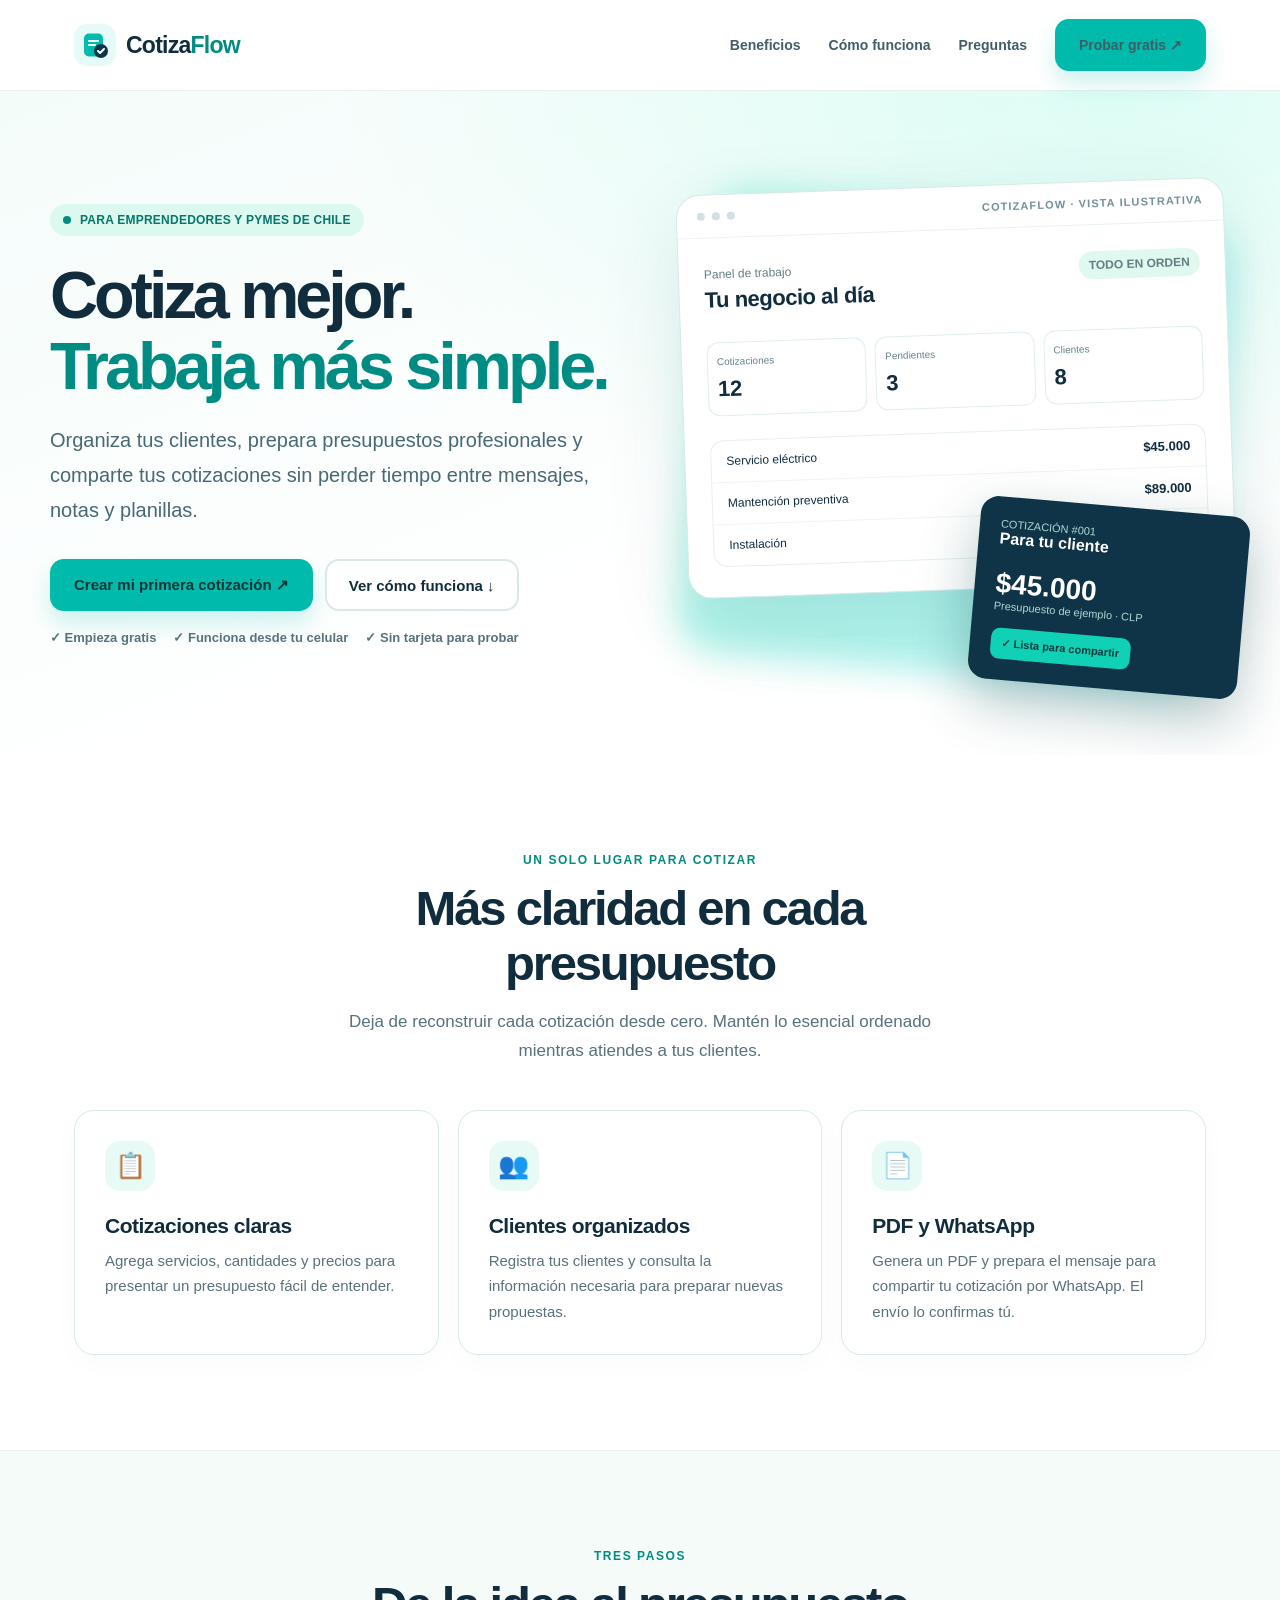
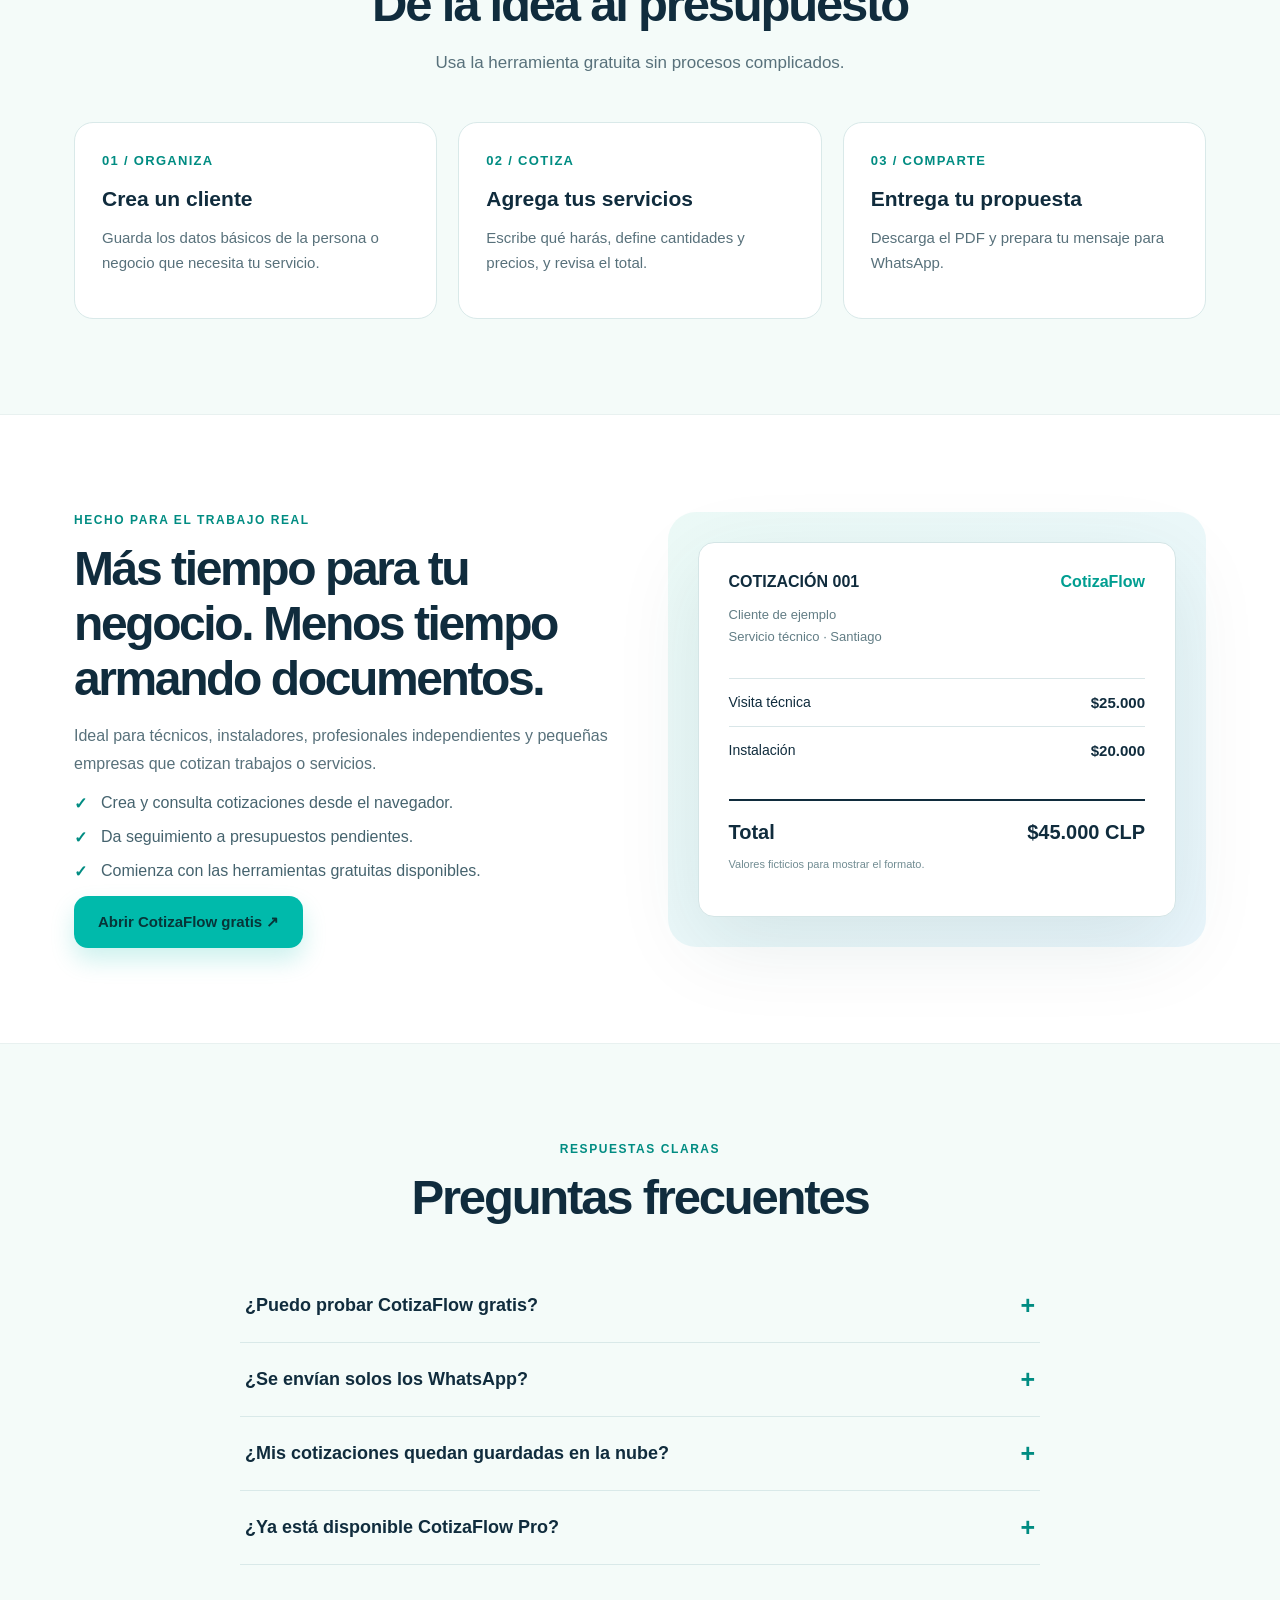
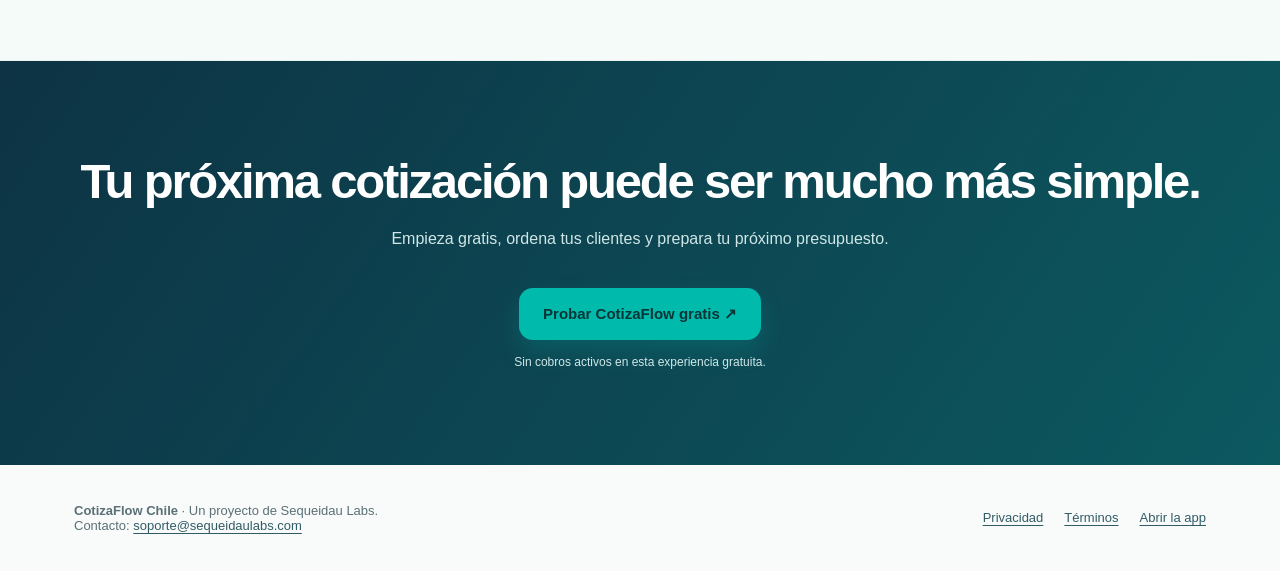
==== landing.html @ dd3a0679 "design: add standalone conversion landing for CotizaFlow free" ====
<!doctype html>
<html lang="es-CL">
<head>
<meta charset="utf-8">
<meta name="viewport" content="width=device-width, initial-scale=1">
<meta name="theme-color" content="#102c3d">
<meta name="description" content="Crea cotizaciones profesionales, organiza clientes y comparte presupuestos con CotizaFlow. Diseñado para emprendedores y negocios de Chile. Empieza gratis.">
<meta property="og:type" content="website">
<meta property="og:title" content="CotizaFlow Chile · Cotiza claro, trabaja mejor">
<meta property="og:description" content="Organiza clientes, crea presupuestos en PDF y prepara mensajes para WhatsApp. Pruébalo gratis.">
<title>CotizaFlow Chile · Cotiza claro, trabaja mejor</title>
<style>
:root{--ink:#102c3d;--muted:#58717b;--teal:#00baab;--teal-dark:#008c82;--line:#d9e9e9;--milk:#f4fbf9;--white:#fff;--shadow:0 26px 85px rgba(14,67,73,.10);font-family:Inter,ui-sans-serif,-apple-system,BlinkMacSystemFont,"Segoe UI",sans-serif;color:var(--ink);background:var(--white)}
*{box-sizing:border-box}html{scroll-behavior:smooth}body{margin:0}a{color:inherit}button,a{ -webkit-tap-highlight-color:transparent}a:focus-visible,summary:focus-visible{outline:3px solid var(--teal-dark);outline-offset:4px;border-radius:5px}
.skip{position:absolute;top:-90px;left:12px;padding:12px;background:#fff;z-index:100}.skip:focus{top:12px}
.wrap{max-width:1180px;margin:0 auto;padding:0 24px}nav{display:flex;align-items:center;justify-content:space-between;gap:24px;padding:19px 0}header{border-bottom:1px solid #e9efef;background:#fff}
.brand{display:flex;align-items:center;gap:10px;font-weight:900;letter-spacing:-.75px;font-size:23px;text-decoration:none}.brand em{font-style:normal;color:var(--teal-dark)}
.mark{height:42px;width:42px;border-radius:13px;display:grid;place-items:center;background:#e6faf7;flex:0 0 42px}
.navlinks{display:flex;align-items:center;gap:28px}.navlinks a{text-decoration:none;font-size:14px;font-weight:650;color:#405e67}.navlinks a:hover{color:var(--teal-dark)}
.btn{display:inline-flex;align-items:center;justify-content:center;gap:10px;min-height:52px;border-radius:14px;padding:14px 22px;font-size:15px;font-weight:800;text-decoration:none;border:2px solid transparent;transition:transform .15s,background .15s}.btn:hover{transform:translateY(-2px)}
.btn-primary{color:#073538;background:var(--teal);box-shadow:0 12px 24px rgba(0,186,171,.20)}.btn-primary:hover{background:#09d4be}
.btn-light{background:#fff;border-color:var(--line);color:var(--ink)}
.hero{background:radial-gradient(ellipse at 87% 2%,#b8fbeb70,transparent 49%),linear-gradient(160deg,#f4fcfa 0%,#fff 68%);overflow:hidden}.hero-grid{padding:85px 0 82px;display:grid;grid-template-columns:minmax(0,1.03fr) minmax(0,.97fr);gap:50px;align-items:center}
.eyebrow{display:inline-flex;align-items:center;gap:9px;padding:9px 13px;background:#dcf9ef;color:#05776c;border-radius:99px;font-size:12px;letter-spacing:.02em;font-weight:850}.dot{height:8px;width:8px;border-radius:50%;background:var(--teal-dark)}
h1{font-size:clamp(43px,5.2vw,74px);line-height:1.065;letter-spacing:-.06em;margin:24px 0 22px;max-width:660px}h1 span{color:var(--teal-dark)}
.lead{font-size:clamp(16px,1.6vw,20px);line-height:1.75;color:#486873;max-width:575px;margin:0}
.actions{display:flex;gap:12px;flex-wrap:wrap;margin:31px 0 19px}.proof{font-size:13px;color:var(--muted);display:flex;flex-wrap:wrap;gap:17px;font-weight:650}
.display{position:relative;padding:10px 0 35px;min-width:0}.glow{position:absolute;inset:6% 2% 0;border-radius:40px;background:linear-gradient(120deg,#b0f5e6,#b1f3f2);filter:blur(17px);transform:rotate(5deg)}
.preview{position:relative;background:#fff;border:1px solid var(--line);border-radius:24px;box-shadow:var(--shadow);overflow:hidden;transform:rotate(-2deg)}
.mockbar{padding:15px 20px;display:flex;gap:7px;align-items:center;border-bottom:1px solid #e9f1f1}.mockbar i{width:8px;height:8px;border-radius:50%;background:#d3dfe2}.mockbar strong{margin-left:auto;font-size:11px;color:#739098;letter-spacing:.1em;text-transform:uppercase}
.mockbody{padding:26px 25px 30px}.mockhead{display:flex;justify-content:space-between;align-items:start;gap:15px}.mockhead span{font-size:12px;color:#637d85}.mockhead h3{margin:5px 0;font-size:22px;letter-spacing:-.5px}.chip{font-size:11px;color:#01796d;background:#dff9ef;padding:7px 10px;border-radius:30px;font-weight:850}
.mockstats{display:grid;grid-template-columns:repeat(3,1fr);gap:9px;margin:24px 0}.mockstats>div{border:1px solid #e1eeee;border-radius:12px;padding:13px 9px}.mockstats small{font-size:10px;color:#64808a;display:block;margin-bottom:9px}.mockstats b{font-size:22px}
.mockrows{border:1px solid #e5eeef;border-radius:14px;overflow:hidden}.mockrow{display:flex;justify-content:space-between;gap:10px;padding:13px 15px;font-size:12px;border-top:1px solid #edf4f4}.mockrow:first-child{border-top:0}.mockrow strong{font-size:13px}
.invoice{position:absolute;right:-14px;bottom:-16px;width:min(55%,270px);background:#103447;color:#fff;padding:21px;border-radius:18px;box-shadow:0 22px 55px #0c454a4d;transform:rotate(5deg)}.invoice .small{color:#abdad4;font-size:11px}.invoice .sum{font-weight:850;font-size:28px;margin-top:20px}.invoice .tick{display:inline-block;margin-top:16px;padding:9px 11px;background:#10d1b6;border-radius:9px;color:#073b3c;font-size:11px;font-weight:850}
.notice{font-size:11px;color:#577e82;margin-top:36px;text-align:center}
.section{padding:95px 0}.sec-head{max-width:650px;margin:0 auto 44px;text-align:center}.kicker{color:var(--teal-dark);font-size:12px;font-weight:850;letter-spacing:.13em;text-transform:uppercase}.sec-head h2,.closing h2{font-size:clamp(32px,4vw,49px);letter-spacing:-.045em;line-height:1.12;margin:13px 0 15px}.sec-head p{color:var(--muted);font-size:17px;line-height:1.7}
.features{display:grid;grid-template-columns:repeat(3,1fr);gap:19px}.feature{background:#fff;border:1px solid var(--line);border-radius:20px;padding:30px;box-shadow:0 6px 30px #143d3e06}.feature .icon{width:50px;height:50px;display:grid;place-items:center;border-radius:15px;background:#e8faf5;font-size:25px}.feature h3{font-size:21px;margin:23px 0 10px;letter-spacing:-.5px}.feature p{color:var(--muted);font-size:15px;line-height:1.7;margin:0}
.how{background:var(--milk);border-top:1px solid #e8f1f0;border-bottom:1px solid #e8f1f0}.steps{display:grid;grid-template-columns:repeat(3,1fr);gap:21px}.step{padding:28px 27px;background:#fff;border:1px solid var(--line);border-radius:19px}.step .number{font-size:13px;color:var(--teal-dark);letter-spacing:.1em;font-weight:900}.step h3{font-size:21px;margin:18px 0 8px}.step p{color:var(--muted);font-size:15px;line-height:1.65}
.quote{display:grid;grid-template-columns:1fr 1fr;align-items:center;gap:55px}.quote h2{font-size:clamp(31px,4vw,48px);line-height:1.14;letter-spacing:-.05em;margin:14px 0}.quote p{line-height:1.75;color:var(--muted)}.quote ul{list-style:none;padding:0;display:grid;gap:16px}.quote li{padding-left:27px;position:relative;color:#45636e}.quote li:before{content:"✓";position:absolute;left:0;color:var(--teal-dark);font-weight:900}
.sample{padding:30px;background:linear-gradient(140deg,#ecfaf7,#eaf6fc);border-radius:28px}.paper{background:white;border:1px solid #d4e5e6;border-radius:16px;box-shadow:var(--shadow);padding:30px}.paperhead{display:flex;justify-content:space-between;font-weight:800;align-items:center}.paperhead span{color:#009e91}.paperline{border-top:1px solid #d9e6e8;padding:15px 0;display:flex;justify-content:space-between;font-size:14px}.paperline.first{margin-top:30px}.paperline strong{font-size:15px}.paperbottom{display:flex;justify-content:space-between;align-items:center;margin-top:25px;padding-top:20px;border-top:2px solid var(--ink);font-size:20px;font-weight:850}
.faq{max-width:800px;margin:auto}.faq details{border-bottom:1px solid var(--line);padding:22px 5px}.faq summary{cursor:pointer;font-size:18px;font-weight:750;list-style:none;display:flex;align-items:center;justify-content:space-between;gap:15px}.faq summary::-webkit-details-marker{display:none}.faq summary:after{content:"+";color:var(--teal-dark);font-size:25px}.faq details[open] summary:after{content:"−"}.faq p{color:var(--muted);line-height:1.75}
.closing{background:linear-gradient(125deg,#0d3344,#0c5960);color:#fff;text-align:center;padding:80px 20px}.closing p{color:#d0e7e7;line-height:1.7}.closing .btn{margin-top:20px}.closing .btn-primary{color:#073538}
footer{padding:38px 0;color:#5a7076;font-size:13px;background:#f9fbfb}.foot{display:flex;justify-content:space-between;gap:25px;align-items:center;flex-wrap:wrap}.foot a{color:#315c65;text-underline-offset:3px}.footlinks{display:flex;flex-wrap:wrap;gap:21px}
@media(max-width:980px){.hero-grid{grid-template-columns:1fr;gap:38px;padding:55px 0}.display{max-width:610px;margin:auto;width:100%}h1{max-width:750px}.navlinks{gap:16px}.quote{gap:30px}}
@media(max-width:680px){.wrap{padding:0 18px}nav{padding:13px 0}.brand{font-size:21px}.navlinks>a:not(.btn){display:none}.navlinks .btn{min-height:43px;padding:9px 13px;font-size:12px}.hero-grid{padding:48px 0 50px}h1{font-size:clamp(41px,12vw,61px)}.actions .btn{width:100%}.display{padding-right:5px}.preview{transform:none}.invoice{position:relative;bottom:auto;right:auto;transform:rotate(0deg);width:82%;margin:-10px 0 0 auto}.mockbody{padding:22px 14px}.mockstats b{font-size:18px}.mockhead h3{font-size:19px}.section{padding:68px 0}.features,.steps,.quote{grid-template-columns:1fr}.feature,.step{padding:23px}.sample{padding:14px}.paper{padding:20px}.proof{gap:10px;font-size:12px}.foot{display:block}.footlinks{margin-top:19px}}
@media(prefers-reduced-motion:reduce){html{scroll-behavior:auto}.btn{transition:none}.btn:hover{transform:none}}
</style>
</head>
<body>
<a href="#contenido" class="skip">Saltar al contenido</a>
<header><div class="wrap"><nav aria-label="Navegación principal">
<a class="brand" href="landing.html" aria-label="CotizaFlow Chile, inicio"><span class="mark" aria-hidden="true"><svg width="30" height="30" viewBox="0 0 30 30" fill="none"><rect x="4" y="3.5" width="19" height="23" rx="5" fill="#00BAAB"/><path d="M9 11h9M9 15h6" stroke="#fff" stroke-width="2" stroke-linecap="round"/><circle cx="21" cy="21" r="7" fill="#103447"/><path d="m18 21 2 2 4-4" stroke="white" stroke-width="2" stroke-linecap="round" stroke-linejoin="round"/></svg></span><span>Cotiza<em>Flow</em></span></a>
<div class="navlinks"><a href="#beneficios">Beneficios</a><a href="#como-funciona">Cómo funciona</a><a href="#preguntas">Preguntas</a><a href="./" class="btn btn-primary">Probar gratis ↗</a></div>
</nav></div></header>
<main id="contenido">
<section class="hero"><div class="wrap hero-grid">
<div><div class="eyebrow"><span class="dot"></span>PARA EMPRENDEDORES Y PYMES DE CHILE</div>
<h1>Cotiza mejor.<br><span>Trabaja más simple.</span></h1>
<p class="lead">Organiza tus clientes, prepara presupuestos profesionales y comparte tus cotizaciones sin perder tiempo entre mensajes, notas y planillas.</p>
<div class="actions"><a class="btn btn-primary" href="./">Crear mi primera cotización ↗</a><a class="btn btn-light" href="#como-funciona">Ver cómo funciona ↓</a></div>
<div class="proof"><span>✓ Empieza gratis</span><span>✓ Funciona desde tu celular</span><span>✓ Sin tarjeta para probar</span></div></div>
<div class="display" aria-label="Vista ilustrativa de una cotización y un panel de CotizaFlow"><div class="glow" aria-hidden="true"></div>
<div class="preview"><div class="mockbar"><i></i><i></i><i></i><strong>CotizaFlow · Vista ilustrativa</strong></div><div class="mockbody">
<div class="mockhead"><div><span>Panel de trabajo</span><h3>Tu negocio al día</h3></div><span class="chip">TODO EN ORDEN</span></div>
<div class="mockstats"><div><small>Cotizaciones</small><b>12</b></div><div><small>Pendientes</small><b>3</b></div><div><small>Clientes</small><b>8</b></div></div>
<div class="mockrows"><div class="mockrow"><span>Servicio eléctrico</span><strong>$45.000</strong></div><div class="mockrow"><span>Mantención preventiva</span><strong>$89.000</strong></div><div class="mockrow"><span>Instalación</span><strong>$125.000</strong></div></div>
</div></div><div class="invoice"><div class="small">COTIZACIÓN #001</div><strong>Para tu cliente</strong><div class="sum">$45.000</div><div class="small">Presupuesto de ejemplo · CLP</div><div class="tick">✓ Lista para compartir</div></div>
<div class="notice">Ilustración de uso, no una captura de una cuenta real.</div></div>
</div></section>
<section id="beneficios" class="section"><div class="wrap">
<div class="sec-head"><span class="kicker">UN SOLO LUGAR PARA COTIZAR</span><h2>Más claridad en cada presupuesto</h2><p>Deja de reconstruir cada cotización desde cero. Mantén lo esencial ordenado mientras atiendes a tus clientes.</p></div>
<div class="features"><article class="feature"><div class="icon" aria-hidden="true">📋</div><h3>Cotizaciones claras</h3><p>Agrega servicios, cantidades y precios para presentar un presupuesto fácil de entender.</p></article>
<article class="feature"><div class="icon" aria-hidden="true">👥</div><h3>Clientes organizados</h3><p>Registra tus clientes y consulta la información necesaria para preparar nuevas propuestas.</p></article>
<article class="feature"><div class="icon" aria-hidden="true">📄</div><h3>PDF y WhatsApp</h3><p>Genera un PDF y prepara el mensaje para compartir tu cotización por WhatsApp. El envío lo confirmas tú.</p></article></div>
</div></section>
<section id="como-funciona" class="section how"><div class="wrap">
<div class="sec-head"><span class="kicker">TRES PASOS</span><h2>De la idea al presupuesto</h2><p>Usa la herramienta gratuita sin procesos complicados.</p></div>
<div class="steps"><article class="step"><span class="number">01 / ORGANIZA</span><h3>Crea un cliente</h3><p>Guarda los datos básicos de la persona o negocio que necesita tu servicio.</p></article>
<article class="step"><span class="number">02 / COTIZA</span><h3>Agrega tus servicios</h3><p>Escribe qué harás, define cantidades y precios, y revisa el total.</p></article>
<article class="step"><span class="number">03 / COMPARTE</span><h3>Entrega tu propuesta</h3><p>Descarga el PDF y prepara tu mensaje para WhatsApp.</p></article></div>
</div></section>
<section class="section"><div class="wrap quote">
<div><span class="kicker">HECHO PARA EL TRABAJO REAL</span><h2>Más tiempo para tu negocio. Menos tiempo armando documentos.</h2><p>Ideal para técnicos, instaladores, profesionales independientes y pequeñas empresas que cotizan trabajos o servicios.</p><ul><li>Crea y consulta cotizaciones desde el navegador.</li><li>Da seguimiento a presupuestos pendientes.</li><li>Comienza con las herramientas gratuitas disponibles.</li></ul><a class="btn btn-primary" href="./">Abrir CotizaFlow gratis ↗</a></div>
<div class="sample" aria-label="Ejemplo ilustrativo de presupuesto"><div class="paper"><div class="paperhead"><strong>COTIZACIÓN 001</strong><span>CotizaFlow</span></div><p style="font-size:13px;color:#627d85;line-height:1.7">Cliente de ejemplo<br>Servicio técnico · Santiago</p><div class="paperline first"><span>Visita técnica</span><strong>$25.000</strong></div><div class="paperline"><span>Instalación</span><strong>$20.000</strong></div><div class="paperbottom"><span>Total</span><span>$45.000 CLP</span></div><p style="font-size:11px;color:#718c92">Valores ficticios para mostrar el formato.</p></div></div>
</div></section>
<section class="section how" id="preguntas"><div class="wrap"><div class="sec-head"><span class="kicker">RESPUESTAS CLARAS</span><h2>Preguntas frecuentes</h2></div><div class="faq">
<details><summary>¿Puedo probar CotizaFlow gratis?</summary><p>Sí. Puedes empezar con las herramientas gratuitas disponibles, sin contratar Pro ni ingresar una tarjeta.</p></details>
<details><summary>¿Se envían solos los WhatsApp?</summary><p>No. CotizaFlow prepara el contenido para compartirlo; tú revisas y confirmas el envío desde WhatsApp.</p></details>
<details><summary>¿Mis cotizaciones quedan guardadas en la nube?</summary><p>No debes asumir sincronización automática. La versión actual guarda información en el dispositivo y ofrece opciones de respaldo manual. Conserva tus copias de seguridad.</p></details>
<details><summary>¿Ya está disponible CotizaFlow Pro?</summary><p>No. Estamos preparando y verificando la versión comercial. Por ahora promocionamos solo las funciones gratuitas disponibles.</p></details>
</div></div></section>
<section class="closing"><h2>Tu próxima cotización puede ser mucho más simple.</h2><p>Empieza gratis, ordena tus clientes y prepara tu próximo presupuesto.</p><a class="btn btn-primary" href="./">Probar CotizaFlow gratis ↗</a><p style="font-size:12px">Sin cobros activos en esta experiencia gratuita.</p></section>
</main>
<footer><div class="wrap foot"><div><strong>CotizaFlow Chile</strong> · Un proyecto de Sequeidau Labs.<br>Contacto: <a href="mailto:soporte@sequeidaulabs.com">soporte@sequeidaulabs.com</a></div><div class="footlinks"><a href="./privacidad.html">Privacidad</a><a href="./terminos.html">Términos</a><a href="./">Abrir la app</a></div></div></footer>
</body></html>
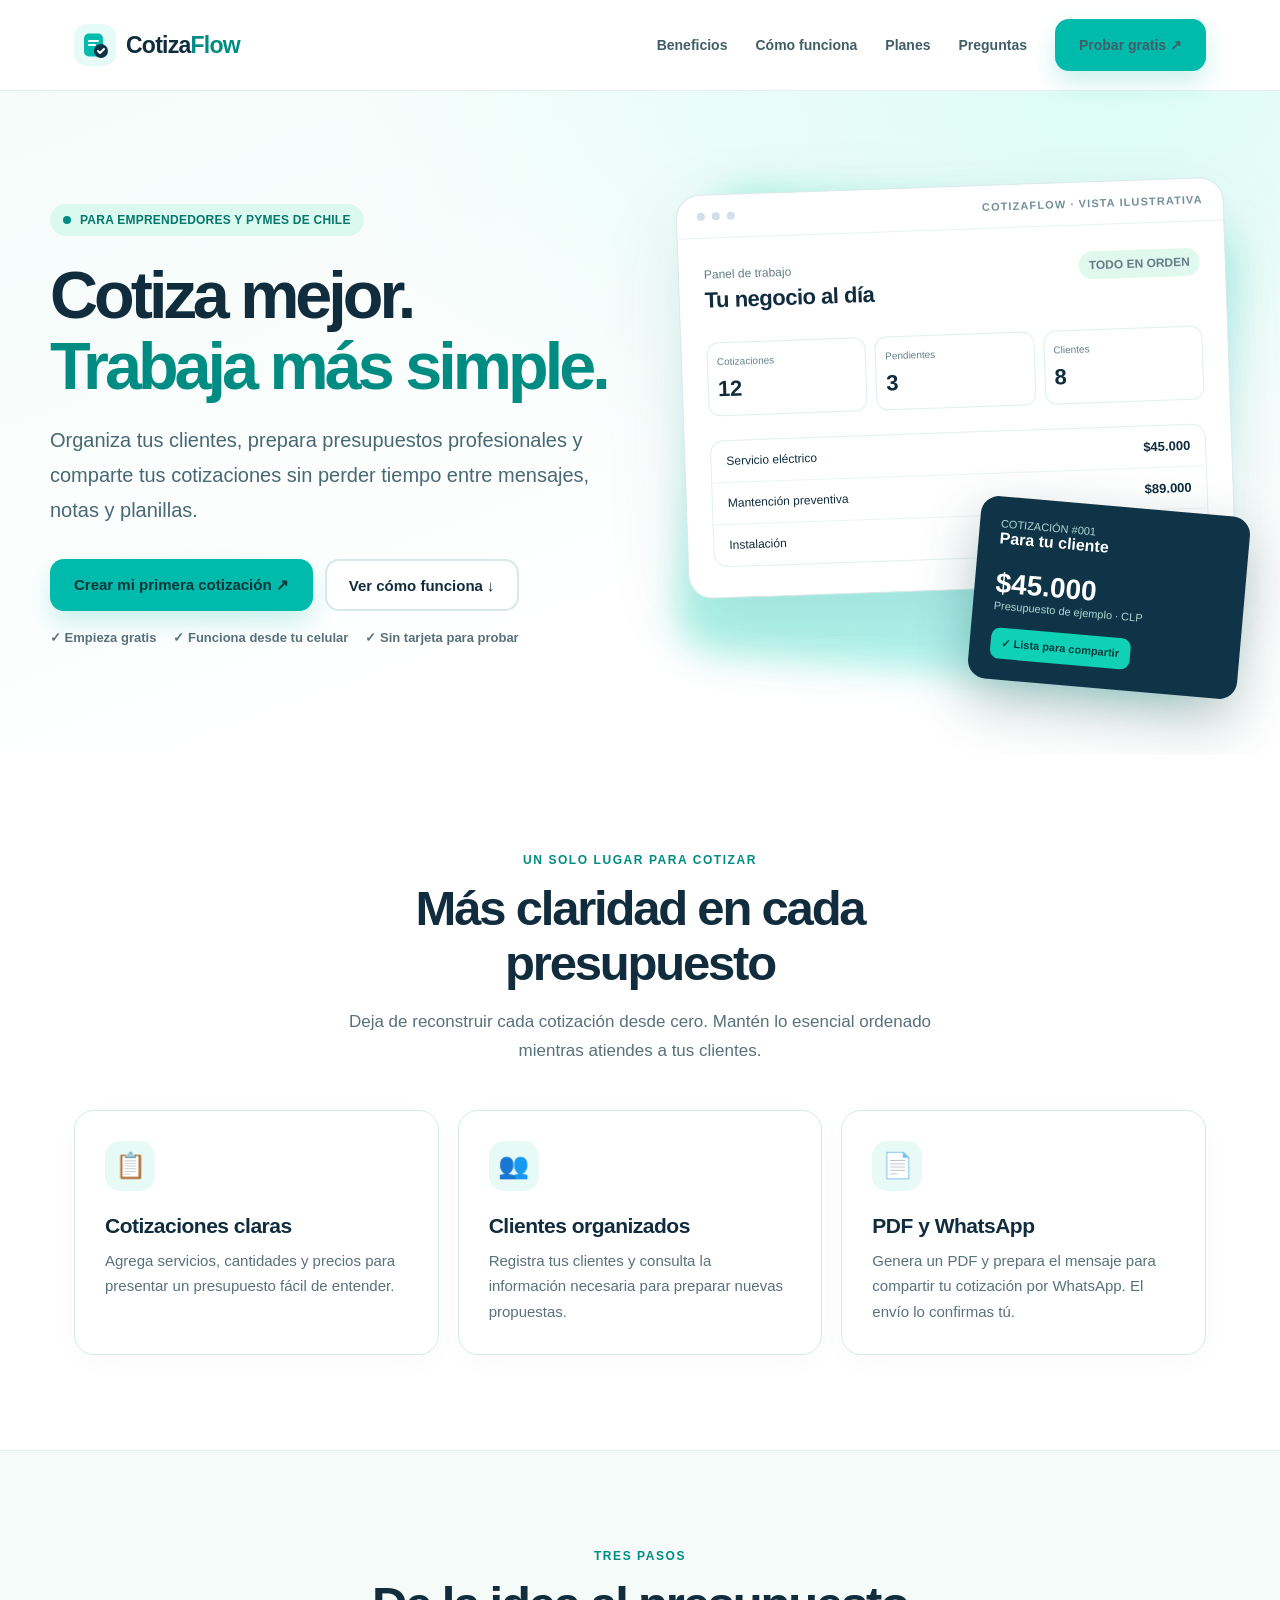
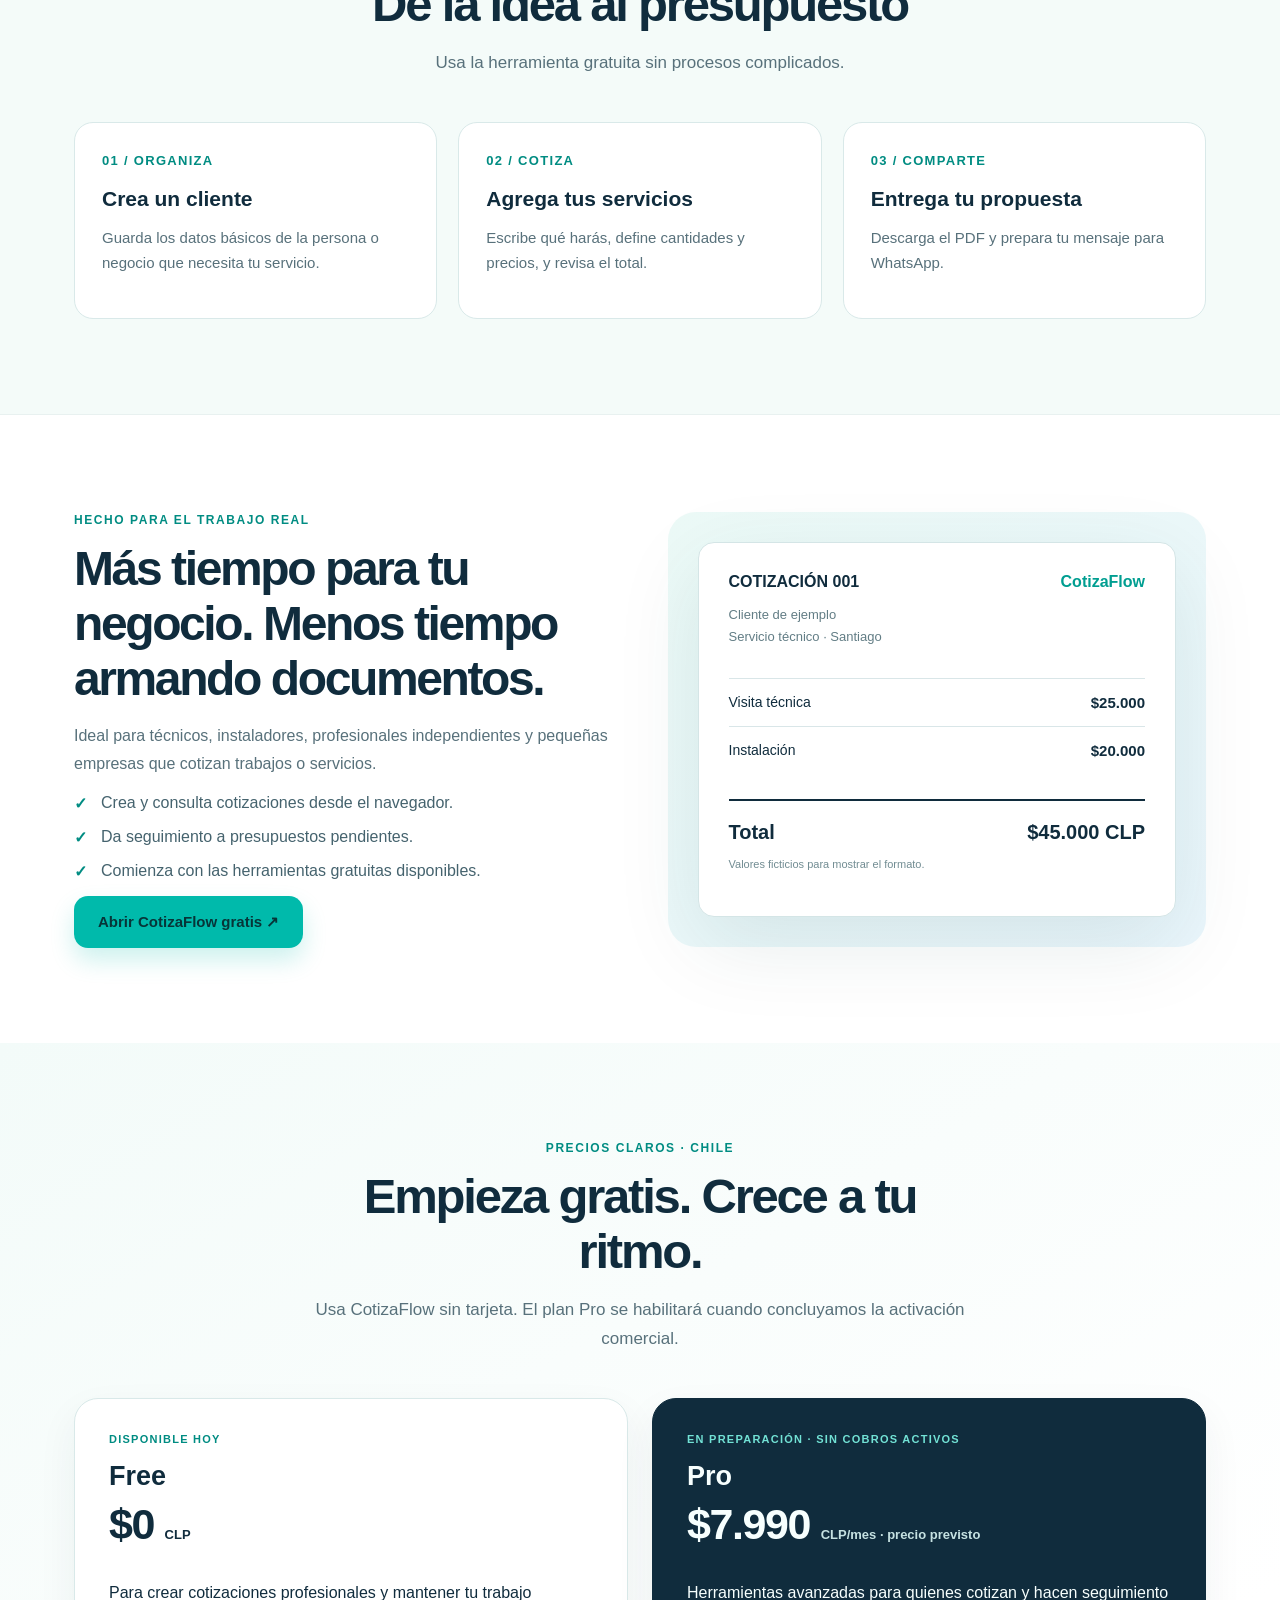
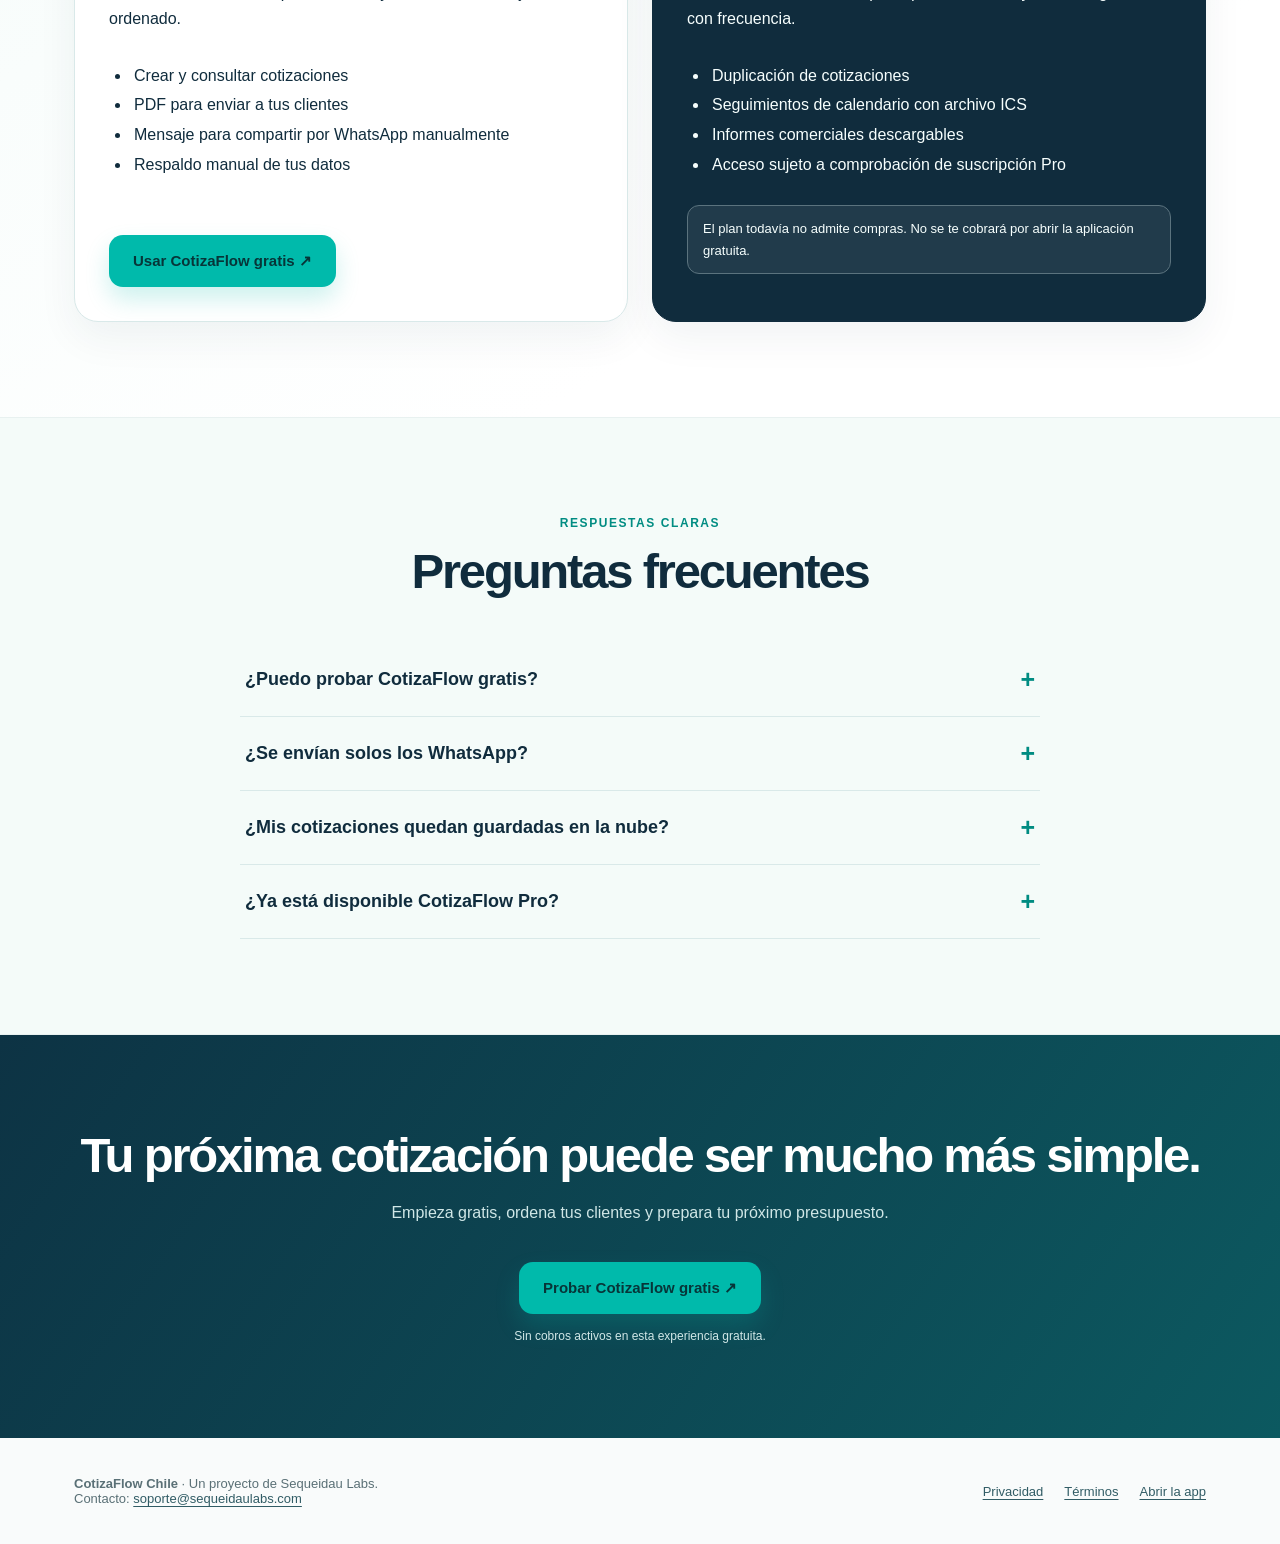
==== commit 5873bd09: "feat(landing): show honest Free/Pro pricing before commercial activation [skip ci]" ====
--- a/landing.html
+++ b/landing.html
@@ -41,16 +41,19 @@
 .faq{max-width:800px;margin:auto}.faq details{border-bottom:1px solid var(--line);padding:22px 5px}.faq summary{cursor:pointer;font-size:18px;font-weight:750;list-style:none;display:flex;align-items:center;justify-content:space-between;gap:15px}.faq summary::-webkit-details-marker{display:none}.faq summary:after{content:"+";color:var(--teal-dark);font-size:25px}.faq details[open] summary:after{content:"−"}.faq p{color:var(--muted);line-height:1.75}
 .closing{background:linear-gradient(125deg,#0d3344,#0c5960);color:#fff;text-align:center;padding:80px 20px}.closing p{color:#d0e7e7;line-height:1.7}.closing .btn{margin-top:20px}.closing .btn-primary{color:#073538}
 footer{padding:38px 0;color:#5a7076;font-size:13px;background:#f9fbfb}.foot{display:flex;justify-content:space-between;gap:25px;align-items:center;flex-wrap:wrap}.foot a{color:#315c65;text-underline-offset:3px}.footlinks{display:flex;flex-wrap:wrap;gap:21px}
+.plans-section{background:linear-gradient(150deg,#f3fbf9,#fff 75%)}.plans-grid{display:grid;grid-template-columns:repeat(2,minmax(0,1fr));gap:24px;margin-top:32px}.plan-card{background:#fff;border:1px solid #d9e9e9;border-radius:24px;padding:34px;display:flex;flex-direction:column;align-items:flex-start;box-shadow:0 16px 40px rgba(16,44,61,.06)}.plan-pro{background:#102c3d;color:#f7fffe;border-color:#102c3d}.plan-label{font-size:11px;letter-spacing:1.25px;font-weight:850;color:#008c82}.plan-pro .plan-label{color:#72e2d5}.plan-card h3{font-size:27px;margin:16px 0 3px}.plan-price{font-weight:900;font-size:clamp(32px,4vw,43px);letter-spacing:-1.4px;margin:5px 0 15px}.plan-price span{font-size:13px;font-weight:650;letter-spacing:0}.plan-card>p:not(.plan-price){line-height:1.65}.plan-card ul{padding-left:22px;line-height:1.85;margin:12px 0 26px;flex:1}.plan-card li{padding-left:3px}.plan-card .btn{margin-top:auto}.plan-notice{border:1px solid #5b737e;background:#ffffff12;border-radius:12px;padding:12px 15px;font-size:13px;margin-top:auto}.plan-pro .plan-price span{color:#c6e2e2}
+@media(max-width:700px){.plans-grid{grid-template-columns:1fr;gap:16px}.plan-card{padding:25px}.plan-card .btn{width:100%}}
 @media(max-width:980px){.hero-grid{grid-template-columns:1fr;gap:38px;padding:55px 0}.display{max-width:610px;margin:auto;width:100%}h1{max-width:750px}.navlinks{gap:16px}.quote{gap:30px}}
 @media(max-width:680px){.wrap{padding:0 18px}nav{padding:13px 0}.brand{font-size:21px}.navlinks>a:not(.btn){display:none}.navlinks .btn{min-height:43px;padding:9px 13px;font-size:12px}.hero-grid{padding:48px 0 50px}h1{font-size:clamp(41px,12vw,61px)}.actions .btn{width:100%}.display{padding-right:5px}.preview{transform:none}.invoice{position:relative;bottom:auto;right:auto;transform:rotate(0deg);width:82%;margin:-10px 0 0 auto}.mockbody{padding:22px 14px}.mockstats b{font-size:18px}.mockhead h3{font-size:19px}.section{padding:68px 0}.features,.steps,.quote{grid-template-columns:1fr}.feature,.step{padding:23px}.sample{padding:14px}.paper{padding:20px}.proof{gap:10px;font-size:12px}.foot{display:block}.footlinks{margin-top:19px}}
 @media(prefers-reduced-motion:reduce){html{scroll-behavior:auto}.btn{transition:none}.btn:hover{transform:none}}
 </style>
+  <link rel="icon" href="brand-symbol.svg" type="image/svg+xml">
 </head>
 <body>
 <a href="#contenido" class="skip">Saltar al contenido</a>
 <header><div class="wrap"><nav aria-label="Navegación principal">
 <a class="brand" href="landing.html" aria-label="CotizaFlow Chile, inicio"><span class="mark" aria-hidden="true"><svg width="30" height="30" viewBox="0 0 30 30" fill="none"><rect x="4" y="3.5" width="19" height="23" rx="5" fill="#00BAAB"/><path d="M9 11h9M9 15h6" stroke="#fff" stroke-width="2" stroke-linecap="round"/><circle cx="21" cy="21" r="7" fill="#103447"/><path d="m18 21 2 2 4-4" stroke="white" stroke-width="2" stroke-linecap="round" stroke-linejoin="round"/></svg></span><span>Cotiza<em>Flow</em></span></a>
-<div class="navlinks"><a href="#beneficios">Beneficios</a><a href="#como-funciona">Cómo funciona</a><a href="#preguntas">Preguntas</a><a href="./" class="btn btn-primary">Probar gratis ↗</a></div>
+<div class="navlinks"><a href="#beneficios">Beneficios</a><a href="#como-funciona">Cómo funciona</a><a href="#planes">Planes</a><a href="#preguntas">Preguntas</a><a href="./" class="btn btn-primary">Probar gratis ↗</a></div>
 </nav></div></header>
 <main id="contenido">
 <section class="hero"><div class="wrap hero-grid">
@@ -83,6 +86,12 @@
 <div><span class="kicker">HECHO PARA EL TRABAJO REAL</span><h2>Más tiempo para tu negocio. Menos tiempo armando documentos.</h2><p>Ideal para técnicos, instaladores, profesionales independientes y pequeñas empresas que cotizan trabajos o servicios.</p><ul><li>Crea y consulta cotizaciones desde el navegador.</li><li>Da seguimiento a presupuestos pendientes.</li><li>Comienza con las herramientas gratuitas disponibles.</li></ul><a class="btn btn-primary" href="./">Abrir CotizaFlow gratis ↗</a></div>
 <div class="sample" aria-label="Ejemplo ilustrativo de presupuesto"><div class="paper"><div class="paperhead"><strong>COTIZACIÓN 001</strong><span>CotizaFlow</span></div><p style="font-size:13px;color:#627d85;line-height:1.7">Cliente de ejemplo<br>Servicio técnico · Santiago</p><div class="paperline first"><span>Visita técnica</span><strong>$25.000</strong></div><div class="paperline"><span>Instalación</span><strong>$20.000</strong></div><div class="paperbottom"><span>Total</span><span>$45.000 CLP</span></div><p style="font-size:11px;color:#718c92">Valores ficticios para mostrar el formato.</p></div></div>
 </div></section>
+<section class="section plans-section" id="planes" aria-labelledby="planesTitulo"><div class="wrap">
+<div class="sec-head"><span class="kicker">PRECIOS CLAROS · CHILE</span><h2 id="planesTitulo">Empieza gratis. Crece a tu ritmo.</h2><p>Usa CotizaFlow sin tarjeta. El plan Pro se habilitará cuando concluyamos la activación comercial.</p></div>
+<div class="plans-grid">
+<article class="plan-card plan-free"><span class="plan-label">DISPONIBLE HOY</span><h3>Free</h3><p class="plan-price">$0 <span>CLP</span></p><p>Para crear cotizaciones profesionales y mantener tu trabajo ordenado.</p><ul><li>Crear y consultar cotizaciones</li><li>PDF para enviar a tus clientes</li><li>Mensaje para compartir por WhatsApp manualmente</li><li>Respaldo manual de tus datos</li></ul><a class="btn btn-primary" href="./">Usar CotizaFlow gratis ↗</a></article>
+<article class="plan-card plan-pro"><span class="plan-label">EN PREPARACIÓN · SIN COBROS ACTIVOS</span><h3>Pro</h3><p class="plan-price">$7.990 <span>CLP/mes · precio previsto</span></p><p>Herramientas avanzadas para quienes cotizan y hacen seguimiento con frecuencia.</p><ul><li>Duplicación de cotizaciones</li><li>Seguimientos de calendario con archivo ICS</li><li>Informes comerciales descargables</li><li>Acceso sujeto a comprobación de suscripción Pro</li></ul><p class="plan-notice">El plan todavía no admite compras. No se te cobrará por abrir la aplicación gratuita.</p></article>
+</div></div></section>
 <section class="section how" id="preguntas"><div class="wrap"><div class="sec-head"><span class="kicker">RESPUESTAS CLARAS</span><h2>Preguntas frecuentes</h2></div><div class="faq">
 <details><summary>¿Puedo probar CotizaFlow gratis?</summary><p>Sí. Puedes empezar con las herramientas gratuitas disponibles, sin contratar Pro ni ingresar una tarjeta.</p></details>
 <details><summary>¿Se envían solos los WhatsApp?</summary><p>No. CotizaFlow prepara el contenido para compartirlo; tú revisas y confirmas el envío desde WhatsApp.</p></details>
